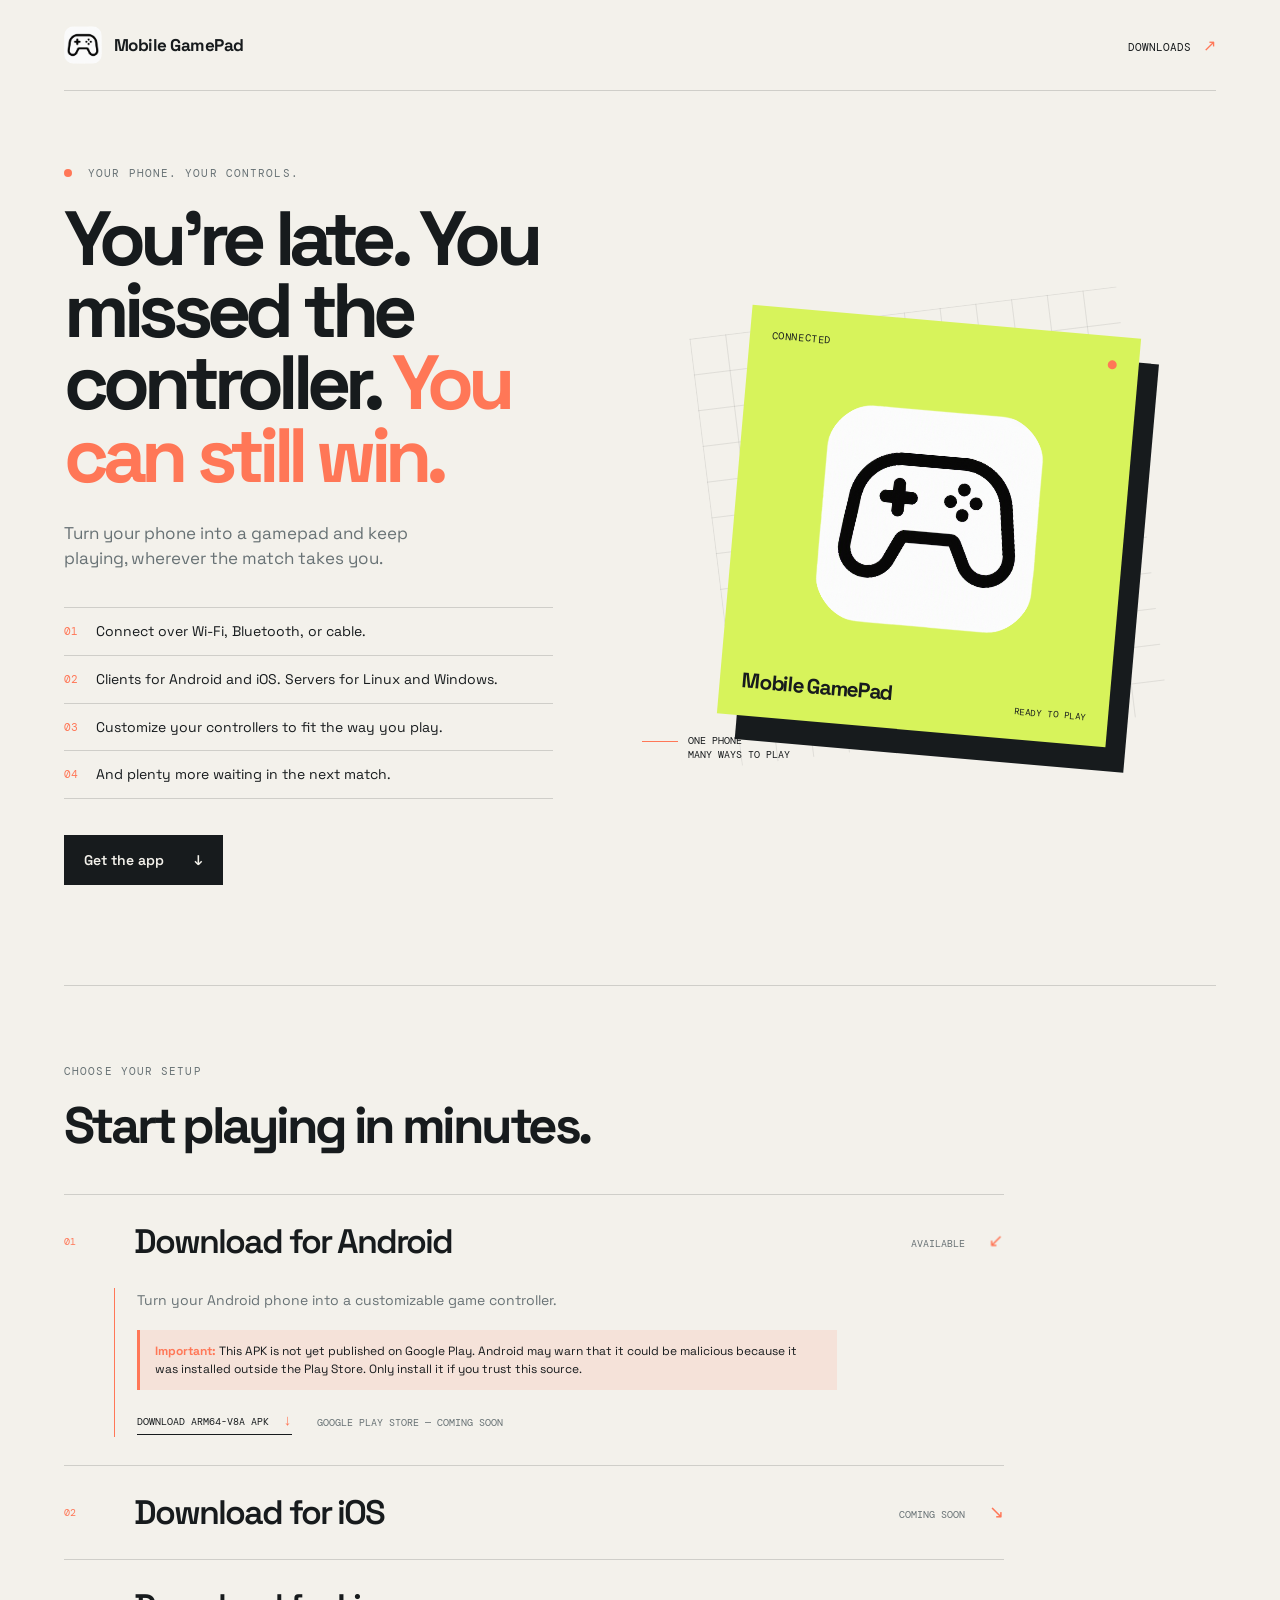
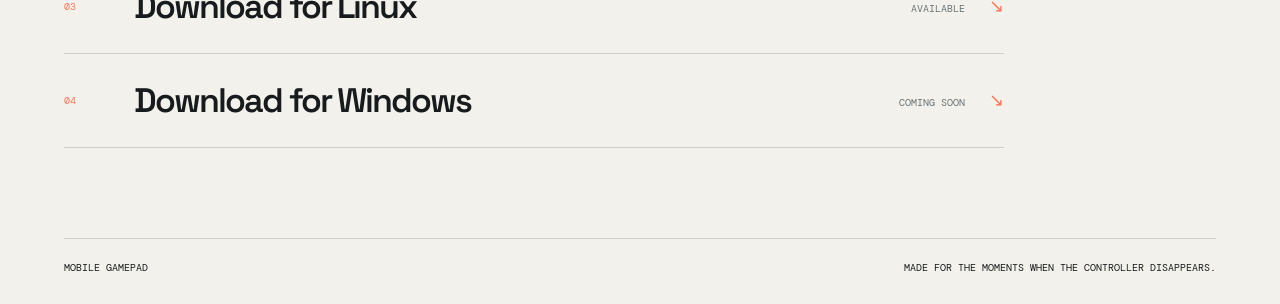
==== index.html @ b49e618e "VibeCoded init of Distribution page" ====
<!DOCTYPE html>
<html lang="en">
<head>
  <meta charset="UTF-8">
  <meta name="viewport" content="width=device-width, initial-scale=1.0">
  <meta name="description" content="Mobile GamePad turns your phone into a customizable controller for desktop games.">
  <title>Mobile GamePad | Downloads</title>
  <link rel="stylesheet" href="styles.css">
</head>
<body>
  <main class="page-shell">
    <nav class="topbar" aria-label="Main navigation">
      <a class="brand" href="./" aria-label="Mobile GamePad home">
        <img src="gamepad_desktop/bundle/data/flutter_assets/assets/icons/icon.png" alt="">
        <span>Mobile GamePad</span>
      </a>
      <a class="topbar-link" href="#downloads">Downloads <span aria-hidden="true">↗</span></a>
    </nav>

    <section class="hero" aria-labelledby="hero-title">
      <div class="hero-copy">
        <p class="eyebrow"><span class="status-dot"></span> Your phone. Your controls.</p>
        <h1 id="hero-title">You're late. You missed the controller. <em>You can still win.</em></h1>
        <p class="hero-text">Turn your phone into a gamepad and keep playing, wherever the match takes you.</p>

        <ul class="feature-list">
          <li><span class="feature-number">01</span><span>Connect over Wi-Fi, Bluetooth, or cable.</span></li>
          <li><span class="feature-number">02</span><span>Clients for Android and iOS. Servers for Linux and Windows.</span></li>
          <li><span class="feature-number">03</span><span>Customize your controllers to fit the way you play.</span></li>
          <li><span class="feature-number">04</span><span>And plenty more waiting in the next match.</span></li>
        </ul>

        <a class="primary-button" href="#downloads">Get the app <span aria-hidden="true">↓</span></a>
      </div>

      <div class="hero-art" aria-label="Mobile GamePad app preview">
        <div class="art-grid"></div>
        <div class="art-card">
          <div class="art-card-top"><span>CONNECTED</span><span class="live-dot"></span></div>
          <img src="gamepad_desktop/bundle/data/flutter_assets/assets/icons/icon.png" alt="Mobile GamePad controller icon">
          <div class="art-card-bottom"><strong>Mobile GamePad</strong><span>READY TO PLAY</span></div>
        </div>
        <div class="art-caption"><span class="caption-line"></span><span>One phone<br>many ways to play</span></div>
      </div>
    </section>

    <section class="downloads" id="downloads" aria-labelledby="downloads-title">
      <div class="section-heading">
        <p class="eyebrow">Choose your setup</p>
        <h2 id="downloads-title">Start playing in minutes.</h2>
      </div>
      <div class="download-tiles">
        <details class="download-tile" open>
          <summary><span class="tile-number">01</span><span class="tile-title">Download for Android</span><span class="tile-status">Available <span class="tile-arrow" aria-hidden="true">↘</span></span></summary>
          <div class="tile-panel">
            <p>Turn your Android phone into a customizable game controller.</p>
            <div class="android-warning"><strong>Important:</strong> This APK is not yet published on Google Play. Android may warn that it could be malicious because it was installed outside the Play Store. Only install it if you trust this source.</div>
            <div class="tile-actions">
              <a class="download-link" href="android_client/gamepad_mobile-arm64-v8a.apk" download>Download arm64-v8a APK <span aria-hidden="true">↓</span></a>
              <span class="coming-soon">Google Play Store — Coming soon</span>
            </div>
          </div>
        </details>
        <details class="download-tile">
          <summary><span class="tile-number">02</span><span class="tile-title">Download for iOS</span><span class="tile-status">Coming soon <span class="tile-arrow" aria-hidden="true">↘</span></span></summary>
          <div class="tile-panel"><p>The iOS client is being prepared for release.</p><span class="coming-soon">App Store — Coming soon</span></div>
        </details>
        <details class="download-tile">
          <summary><span class="tile-number">03</span><span class="tile-title">Download for Linux</span><span class="tile-status">Available <span class="tile-arrow" aria-hidden="true">↘</span></span></summary>
          <div class="tile-panel">
            <p>Run the server on Linux and connect your phone over Wi-Fi, Bluetooth, or cable.</p>
            <a class="download-link" href="gamepad_server/gamepad-server-dev-0.0.1-x86_64.tar.gz" download>Download Linux server <span aria-hidden="true">↓</span></a>
          </div>
        </details>
        <details class="download-tile">
          <summary><span class="tile-number">04</span><span class="tile-title">Download for Windows</span><span class="tile-status">Coming soon <span class="tile-arrow" aria-hidden="true">↘</span></span></summary>
          <div class="tile-panel"><p>The Windows server and desktop tools are coming soon.</p><span class="coming-soon">Windows build — Coming soon</span></div>
        </details>
      </div>
    </section>

    <footer class="footer"><span>Mobile GamePad</span><span>Made for the moments when the controller disappears.</span></footer>
  </main>
</body>
</html>
---- styles.css ----
@import url('https://fonts.googleapis.com/css2?family=DM+Mono:wght@400;500&family=Space+Grotesk:wght@400;500;600;700&display=swap');

:root {
  --ink: #171b1d;
  --muted: #687275;
  --paper: #f3f1eb;
  --lime: #d7f35b;
  --orange: #ff7757;
  --line: rgba(23, 27, 29, 0.16);
}

* { box-sizing: border-box; }

html { scroll-behavior: smooth; }

body {
  margin: 0;
  color: var(--ink);
  background: var(--paper);
  font-family: 'Space Grotesk', sans-serif;
}

a { color: inherit; text-decoration: none; }

.page-shell { max-width: 1280px; margin: 0 auto; padding: 0 5vw; overflow: hidden; }

.topbar { align-items: center; border-bottom: 1px solid var(--line); display: flex; justify-content: space-between; padding: 26px 0; }
.brand { align-items: center; display: inline-flex; font-size: 17px; font-weight: 700; gap: 12px; letter-spacing: -0.03em; }
.brand img { border-radius: 10px; height: 38px; width: 38px; }
.topbar-link { font-family: 'DM Mono', monospace; font-size: 11px; text-transform: uppercase; }
.topbar-link span { color: var(--orange); font-size: 16px; margin-left: 5px; }

.hero { align-items: center; display: grid; gap: 7vw; grid-template-columns: minmax(0, 0.92fr) minmax(380px, 1.08fr); min-height: 700px; padding: 75px 0 100px; }
.hero-copy { animation: rise 700ms ease both; max-width: 590px; }
.eyebrow, .card-label { color: var(--muted); font-family: 'DM Mono', monospace; font-size: 11px; letter-spacing: .1em; margin: 0 0 22px; text-transform: uppercase; }
.status-dot { background: var(--orange); border-radius: 50%; display: inline-block; height: 8px; margin-right: 8px; width: 8px; }
h1 { font-size: clamp(48px, 6vw, 86px); letter-spacing: -.075em; line-height: .94; margin: 0; max-width: 620px; }
h1 em { color: var(--orange); font-style: normal; }
.hero-text { color: var(--muted); font-size: 17px; line-height: 1.5; margin: 30px 0 35px; max-width: 410px; }
.feature-list { border-top: 1px solid var(--line); list-style: none; margin: 0 0 36px; max-width: 510px; padding: 0; }
.feature-list li { align-items: center; border-bottom: 1px solid var(--line); display: flex; font-size: 14px; gap: 18px; line-height: 1.35; padding: 14px 0; }
.feature-number { color: var(--orange); font-family: 'DM Mono', monospace; font-size: 11px; }
.primary-button { align-items: center; background: var(--ink); color: var(--paper); display: inline-flex; font-size: 14px; font-weight: 600; gap: 30px; padding: 16px 20px; transition: background 180ms ease, transform 180ms ease; }
.primary-button:hover { background: var(--orange); transform: translateY(-2px); }

.hero-art { align-items: center; animation: rise 850ms 100ms ease both; display: flex; justify-content: center; min-height: 520px; position: relative; }
.art-grid { background-image: linear-gradient(rgba(23,27,29,.09) 1px, transparent 1px), linear-gradient(90deg, rgba(23,27,29,.09) 1px, transparent 1px); background-size: 36px 36px; height: 430px; position: absolute; transform: rotate(-7deg); width: 430px; }
.art-card { background: var(--lime); box-shadow: 20px 24px 0 var(--ink); display: flex; flex-direction: column; height: 410px; justify-content: space-between; padding: 22px; position: relative; transform: rotate(5deg); width: min(100%, 390px); }
.art-card-top, .art-card-bottom { align-items: center; display: flex; font-family: 'DM Mono', monospace; font-size: 10px; justify-content: space-between; letter-spacing: .06em; }
.live-dot { background: var(--orange); border-radius: 50%; height: 9px; width: 9px; }
.art-card img { align-self: center; border-radius: 52px; height: 220px; object-fit: cover; width: 220px; }
.art-card-bottom { align-items: end; font-size: 9px; }
.art-card-bottom strong { font-family: 'Space Grotesk', sans-serif; font-size: 21px; letter-spacing: -.06em; text-transform: none; }
.art-caption { bottom: 24px; display: flex; font-family: 'DM Mono', monospace; font-size: 10px; gap: 10px; left: 0; line-height: 1.4; position: absolute; text-transform: uppercase; }
.caption-line { background: var(--orange); height: 1px; margin-top: 7px; width: 36px; }

.downloads { border-top: 1px solid var(--line); padding: 78px 0 90px; }
h2 { font-size: clamp(32px, 4vw, 52px); letter-spacing: -.07em; line-height: 1; margin: 0 0 42px; }
.download-tiles { border-top: 1px solid var(--line); max-width: 940px; }
.download-tile { border-bottom: 1px solid var(--line); }
.download-tile summary { align-items: center; cursor: pointer; display: grid; gap: 20px; grid-template-columns: 50px 1fr auto; list-style: none; padding: 25px 0; }
.download-tile summary::-webkit-details-marker { display: none; }
.download-tile summary::marker { display: none; }
.download-tile summary:hover .tile-title { color: var(--orange); }
.tile-number, .tile-status, .coming-soon { font-family: 'DM Mono', monospace; font-size: 10px; text-transform: uppercase; }
.tile-number { color: var(--orange); }
.tile-title { font-size: clamp(22px, 3vw, 34px); font-weight: 600; letter-spacing: -.06em; transition: color 180ms ease; }
.tile-status { color: var(--muted); }
.tile-arrow { color: var(--orange); display: inline-block; font-size: 18px; margin-left: 18px; transition: transform 180ms ease; }
.download-tile[open] .tile-arrow { transform: rotate(90deg); }
.tile-panel { border-left: 1px solid var(--orange); margin: 0 0 28px 50px; padding: 2px 0 2px 22px; }
.tile-panel p { color: var(--muted); font-size: 14px; line-height: 1.5; margin: 0 0 19px; }
.tile-actions { align-items: center; display: flex; flex-wrap: wrap; gap: 25px; }
.android-warning { background: rgba(255, 119, 87, .12); border-left: 3px solid var(--orange); font-size: 12px; line-height: 1.5; margin: 0 0 20px; max-width: 700px; padding: 12px 15px; }
.android-warning strong { color: var(--orange); }
.download-link, .coming-soon { font-family: 'DM Mono', monospace; font-size: 10px; text-transform: uppercase; }
.download-link { border-bottom: 1px solid currentColor; padding-bottom: 4px; }
.download-link span { color: var(--orange); font-size: 15px; margin-left: 8px; }
.coming-soon { color: var(--muted); }
.footer { border-top: 1px solid var(--line); display: flex; font-family: 'DM Mono', monospace; font-size: 10px; justify-content: space-between; padding: 22px 0 30px; text-transform: uppercase; }

@keyframes rise { from { opacity: 0; transform: translateY(20px); } to { opacity: 1; transform: translateY(0); } }

@media (max-width: 850px) {
  .hero { gap: 35px; grid-template-columns: 1fr; padding: 62px 0 80px; }
  .hero-art { min-height: 440px; }
}

@media (max-width: 520px) {
  .page-shell { padding: 0 22px; }
  .topbar { padding: 18px 0; }
  .topbar-link { font-size: 9px; }
  h1 { font-size: 48px; }
  .hero-text { font-size: 15px; }
  .hero-art { min-height: 370px; }
  .art-grid { height: 290px; width: 290px; }
  .art-card { height: 320px; padding: 16px; width: 290px; }
  .art-card img { height: 155px; width: 155px; }
  .art-card-bottom strong { font-size: 16px; }
  .art-caption { bottom: 0; }
  .download-tile summary { gap: 10px; grid-template-columns: 30px 1fr; }
  .tile-status { grid-column: 2; }
  .tile-arrow { margin-left: 8px; }
  .tile-panel { margin-left: 30px; }
  .footer { flex-direction: column; gap: 12px; }
}
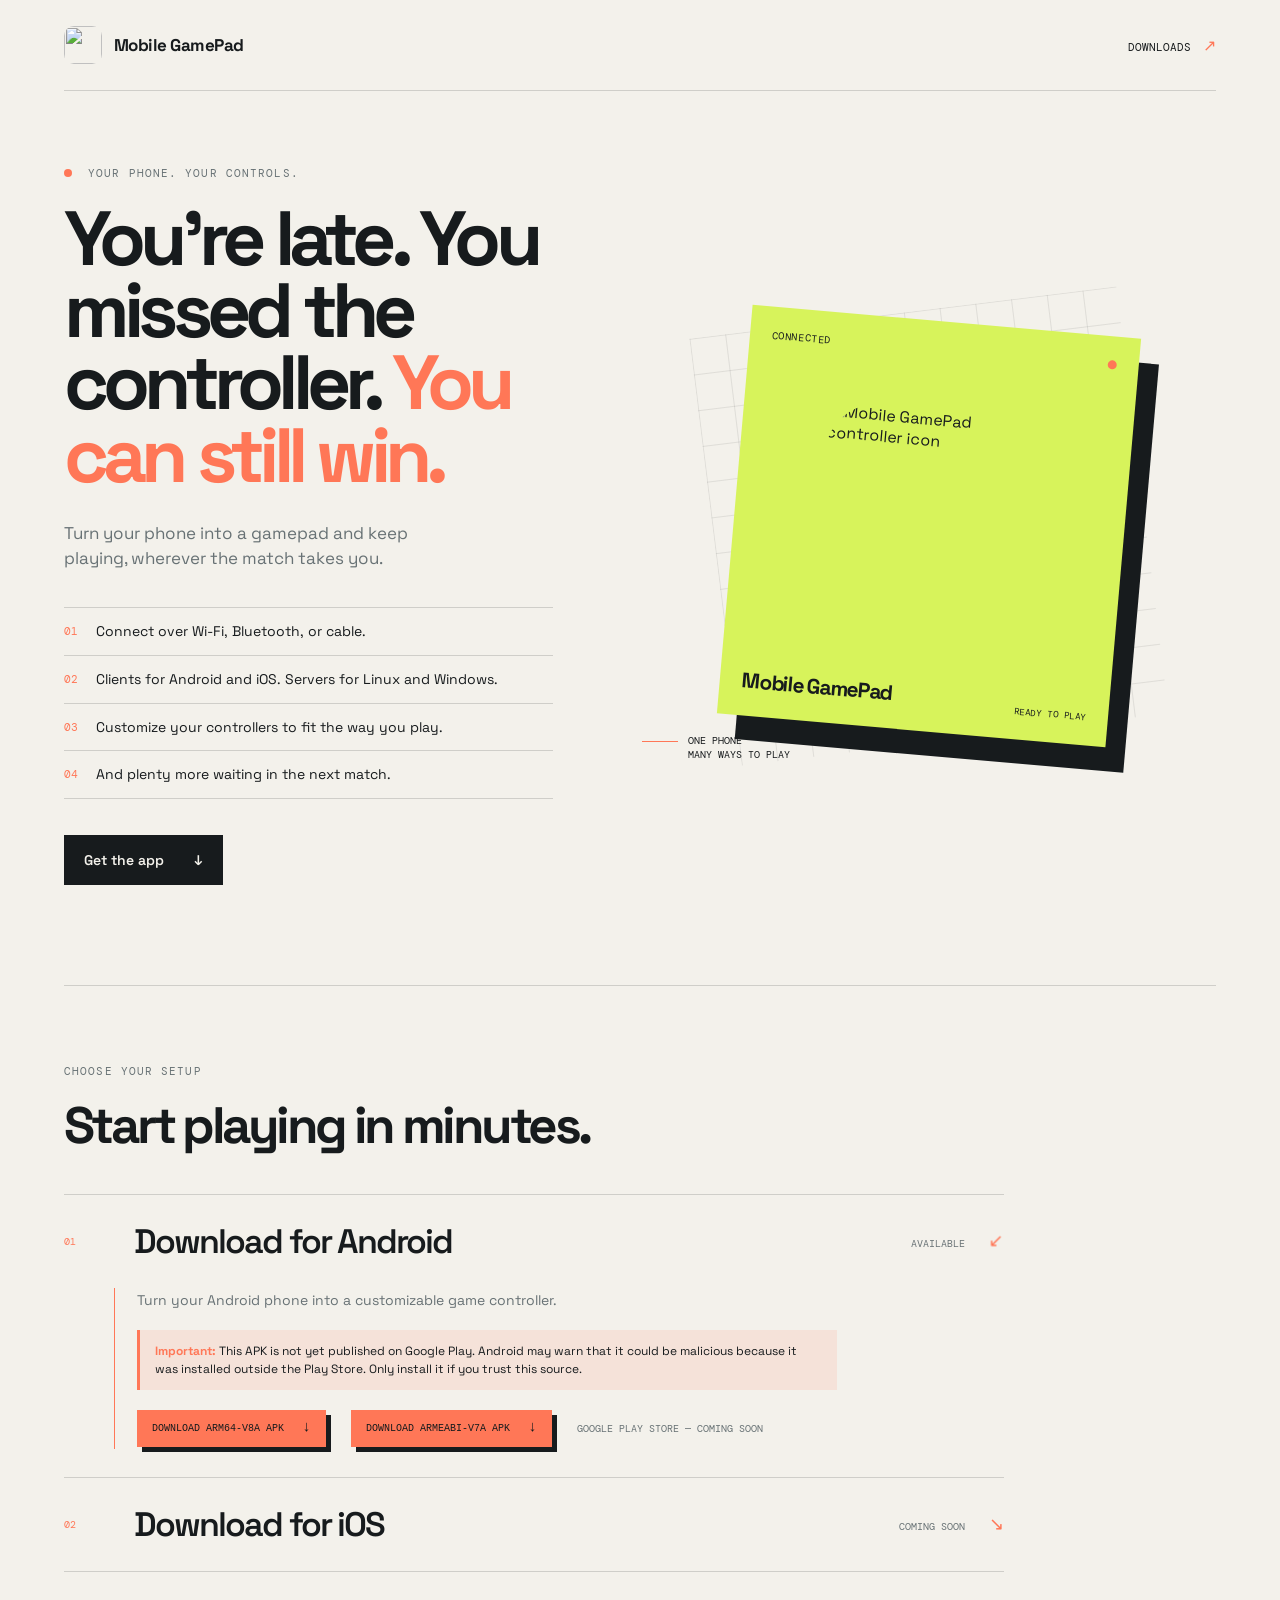
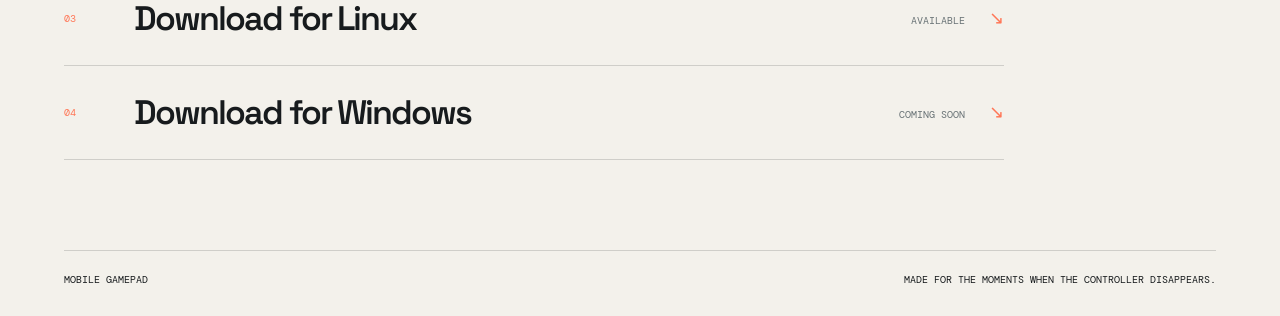
==== commit cc06ba73: "Added .deb , .rpm website changes" ====
--- a/index.html
+++ b/index.html
@@ -56,7 +56,8 @@
             <p>Turn your Android phone into a customizable game controller.</p>
             <div class="android-warning"><strong>Important:</strong> This APK is not yet published on Google Play. Android may warn that it could be malicious because it was installed outside the Play Store. Only install it if you trust this source.</div>
             <div class="tile-actions">
-              <a class="download-link" href="android_client/gamepad_mobile-arm64-v8a.apk" download>Download arm64-v8a APK <span aria-hidden="true">↓</span></a>
+              <a class="download-link" href="android_client/gamepad_mobile-arm64-v8a.apk" download><span>Download arm64-v8a APK</span><span aria-hidden="true">↓</span></a>
+              <a class="download-link" href="android_client/gamepad_mobile-v7a.apk" download><span>Download armeabi-v7a APK</span><span aria-hidden="true">↓</span></a>
               <span class="coming-soon">Google Play Store — Coming soon</span>
             </div>
           </div>
@@ -69,7 +70,23 @@
           <summary><span class="tile-number">03</span><span class="tile-title">Download for Linux</span><span class="tile-status">Available <span class="tile-arrow" aria-hidden="true">↘</span></span></summary>
           <div class="tile-panel">
             <p>Run the server on Linux and connect your phone over Wi-Fi, Bluetooth, or cable.</p>
-            <a class="download-link" href="gamepad_server/gamepad-server-dev-0.0.1-x86_64.tar.gz" download>Download Linux server <span aria-hidden="true">↓</span></a>
+            <div class="package-list">
+              <div class="package-option">
+                <div class="package-heading"><strong>Debian / Ubuntu</strong><span>.deb</span></div>
+                <a class="download-link" href="linux/gamepad_0.0.1-2_amd64.deb" download><span>Download DEB</span><span aria-hidden="true">↓</span></a>
+                <code>sudo dpkg -i gamepad_0.0.1-2_amd64.deb</code>
+              </div>
+              <div class="package-option">
+                <div class="package-heading"><strong>Fedora / RHEL</strong><span>.rpm</span></div>
+                <a class="download-link" href="linux/gamepad-0.0.1-2.x86_64.rpm" download><span>Download RPM</span><span aria-hidden="true">↓</span></a>
+                <code>sudo rpm -i gamepad-0.0.1-2.x86_64.rpm</code>
+              </div>
+              <div class="package-option">
+                <div class="package-heading"><strong>Arch Linux</strong><span>.pkg.tar.zst</span></div>
+                <a class="download-link" href="linux/gamepad-0.0.1-2-x86_64.pkg.tar.zst" download><span>Download Arch package</span><span aria-hidden="true">↓</span></a>
+                <code>sudo pacman -U gamepad-0.0.1-2-x86_64.pkg.tar.zst</code>
+              </div>
+            </div>
           </div>
         </details>
         <details class="download-tile">
--- a/styles.css
+++ b/styles.css
@@ -74,9 +74,16 @@
 .android-warning { background: rgba(255, 119, 87, .12); border-left: 3px solid var(--orange); font-size: 12px; line-height: 1.5; margin: 0 0 20px; max-width: 700px; padding: 12px 15px; }
 .android-warning strong { color: var(--orange); }
 .download-link, .coming-soon { font-family: 'DM Mono', monospace; font-size: 10px; text-transform: uppercase; }
-.download-link { border-bottom: 1px solid currentColor; padding-bottom: 4px; }
-.download-link span { color: var(--orange); font-size: 15px; margin-left: 8px; }
+.download-link { align-items: center; background: var(--orange); box-shadow: 5px 5px 0 var(--ink); color: var(--ink); display: inline-flex; font-weight: 500; gap: 18px; padding: 13px 15px; transition: background 180ms ease, box-shadow 180ms ease, transform 180ms ease; }
+.download-link:hover { background: var(--lime); box-shadow: 2px 2px 0 var(--ink); transform: translate(3px, 3px); }
+.download-link span:last-child { font-size: 15px; line-height: .7; }
 .coming-soon { color: var(--muted); }
+.package-list { display: grid; gap: 14px; grid-template-columns: repeat(3, minmax(0, 1fr)); }
+.package-option { border: 1px solid var(--line); display: flex; flex-direction: column; gap: 14px; padding: 17px; }
+.package-heading { align-items: baseline; display: flex; gap: 8px; justify-content: space-between; }
+.package-heading strong { font-size: 15px; }
+.package-heading span { color: var(--muted); font-family: 'DM Mono', monospace; font-size: 9px; text-transform: uppercase; }
+.package-option code { background: rgba(23, 27, 29, .07); color: var(--ink); font-family: 'DM Mono', monospace; font-size: 10px; line-height: 1.5; overflow-wrap: anywhere; padding: 9px; }
 .footer { border-top: 1px solid var(--line); display: flex; font-family: 'DM Mono', monospace; font-size: 10px; justify-content: space-between; padding: 22px 0 30px; text-transform: uppercase; }
 
 @keyframes rise { from { opacity: 0; transform: translateY(20px); } to { opacity: 1; transform: translateY(0); } }
@@ -102,5 +109,6 @@
   .tile-status { grid-column: 2; }
   .tile-arrow { margin-left: 8px; }
   .tile-panel { margin-left: 30px; }
+  .package-list { grid-template-columns: 1fr; }
   .footer { flex-direction: column; gap: 12px; }
 }
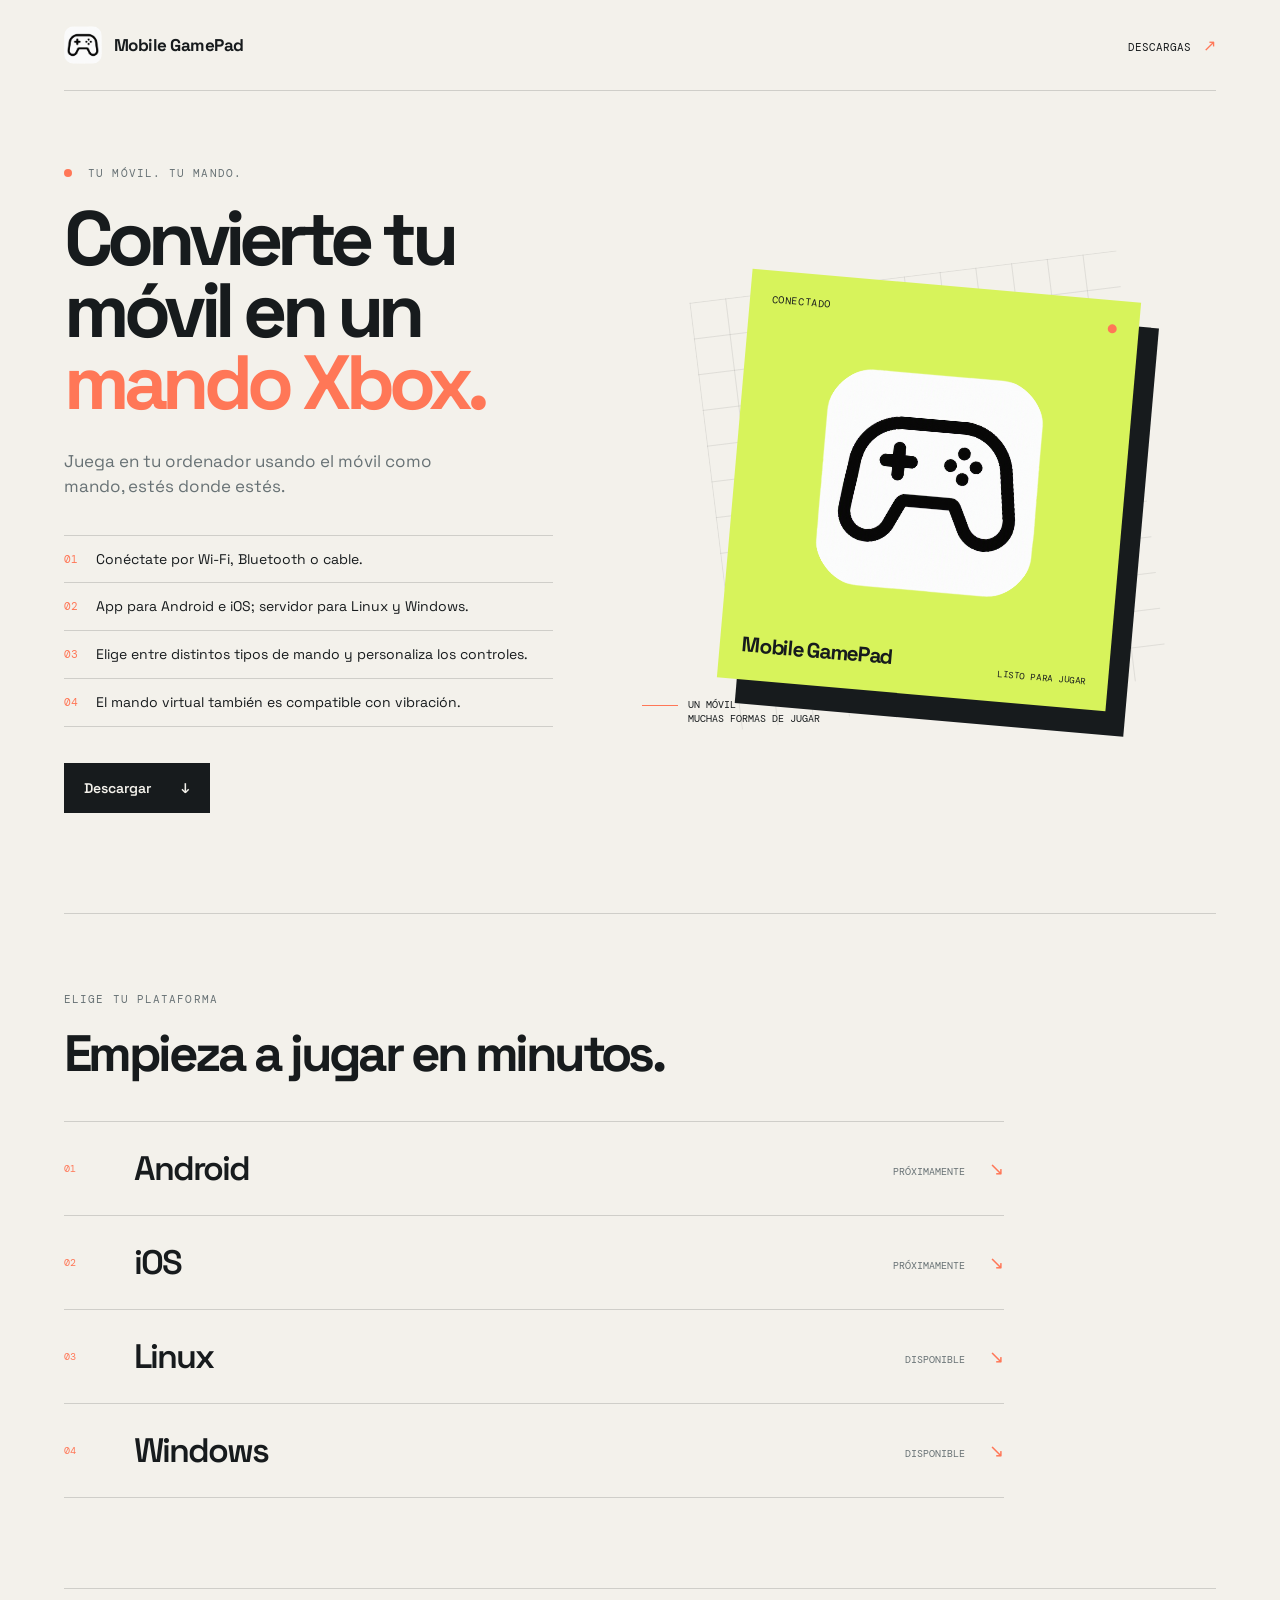
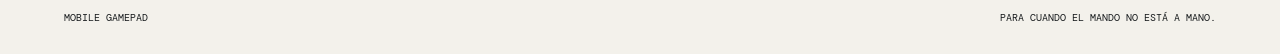
==== commit d76ff2e8: "Server releases commit" ====
--- a/index.html
+++ b/index.html
@@ -1,102 +1,122 @@
 <!DOCTYPE html>
-<html lang="en">
+<html lang="es">
 <head>
   <meta charset="UTF-8">
   <meta name="viewport" content="width=device-width, initial-scale=1.0">
-  <meta name="description" content="Mobile GamePad turns your phone into a customizable controller for desktop games.">
-  <title>Mobile GamePad | Downloads</title>
+  <meta name="description" content="Convierte tu móvil en un mando Xbox para jugar en tu ordenador con Mobile GamePad.">
+  <title>Mobile GamePad | Descargas</title>
   <link rel="stylesheet" href="styles.css">
 </head>
 <body>
   <main class="page-shell">
-    <nav class="topbar" aria-label="Main navigation">
-      <a class="brand" href="./" aria-label="Mobile GamePad home">
-        <img src="gamepad_desktop/bundle/data/flutter_assets/assets/icons/icon.png" alt="">
+    <nav class="topbar" aria-label="Navegación principal">
+      <a class="brand" href="./" aria-label="Inicio de Mobile GamePad">
+        <img src="src/icon.png" alt="">
         <span>Mobile GamePad</span>
       </a>
-      <a class="topbar-link" href="#downloads">Downloads <span aria-hidden="true">↗</span></a>
+      <a class="topbar-link" href="#downloads">Descargas <span aria-hidden="true">↗</span></a>
     </nav>
 
     <section class="hero" aria-labelledby="hero-title">
       <div class="hero-copy">
-        <p class="eyebrow"><span class="status-dot"></span> Your phone. Your controls.</p>
-        <h1 id="hero-title">You're late. You missed the controller. <em>You can still win.</em></h1>
-        <p class="hero-text">Turn your phone into a gamepad and keep playing, wherever the match takes you.</p>
+        <p class="eyebrow"><span class="status-dot"></span> Tu móvil. Tu mando.</p>
+        <h1 id="hero-title">Convierte tu móvil en un <em>mando Xbox.</em></h1>
+        <p class="hero-text">Juega en tu ordenador usando el móvil como mando, estés donde estés.</p>
 
         <ul class="feature-list">
-          <li><span class="feature-number">01</span><span>Connect over Wi-Fi, Bluetooth, or cable.</span></li>
-          <li><span class="feature-number">02</span><span>Clients for Android and iOS. Servers for Linux and Windows.</span></li>
-          <li><span class="feature-number">03</span><span>Customize your controllers to fit the way you play.</span></li>
-          <li><span class="feature-number">04</span><span>And plenty more waiting in the next match.</span></li>
+          <li><span class="feature-number">01</span><span>Conéctate por Wi-Fi, Bluetooth o cable.</span></li>
+          <li><span class="feature-number">02</span><span>App para Android e iOS; servidor para Linux y Windows.</span></li>
+          <li><span class="feature-number">03</span><span>Elige entre distintos tipos de mando y personaliza los controles.</span></li>
+          <li><span class="feature-number">04</span><span>El mando virtual también es compatible con vibración.</span></li>
         </ul>
 
-        <a class="primary-button" href="#downloads">Get the app <span aria-hidden="true">↓</span></a>
+        <a class="primary-button" href="#downloads">Descargar <span aria-hidden="true">↓</span></a>
       </div>
 
-      <div class="hero-art" aria-label="Mobile GamePad app preview">
+      <div class="hero-art" aria-label="Vista previa de Mobile GamePad">
         <div class="art-grid"></div>
         <div class="art-card">
-          <div class="art-card-top"><span>CONNECTED</span><span class="live-dot"></span></div>
-          <img src="gamepad_desktop/bundle/data/flutter_assets/assets/icons/icon.png" alt="Mobile GamePad controller icon">
-          <div class="art-card-bottom"><strong>Mobile GamePad</strong><span>READY TO PLAY</span></div>
+          <div class="art-card-top"><span>CONECTADO</span><span class="live-dot"></span></div>
+          <img src="src/icon.png" alt="Mobile GamePad controller icon">
+          <div class="art-card-bottom"><strong>Mobile GamePad</strong><span>LISTO PARA JUGAR</span></div>
         </div>
-        <div class="art-caption"><span class="caption-line"></span><span>One phone<br>many ways to play</span></div>
+        <div class="art-caption"><span class="caption-line"></span><span>Un móvil<br>muchas formas de jugar</span></div>
       </div>
     </section>
 
     <section class="downloads" id="downloads" aria-labelledby="downloads-title">
       <div class="section-heading">
-        <p class="eyebrow">Choose your setup</p>
-        <h2 id="downloads-title">Start playing in minutes.</h2>
+        <p class="eyebrow">Elige tu plataforma</p>
+        <h2 id="downloads-title">Empieza a jugar en minutos.</h2>
       </div>
       <div class="download-tiles">
-        <details class="download-tile" open>
-          <summary><span class="tile-number">01</span><span class="tile-title">Download for Android</span><span class="tile-status">Available <span class="tile-arrow" aria-hidden="true">↘</span></span></summary>
+        <details class="download-tile">
+          <summary><span class="tile-number">01</span><span class="tile-title">Android</span><span class="tile-status">Próximamente <span class="tile-arrow" aria-hidden="true">↘</span></span></summary>
           <div class="tile-panel">
-            <p>Turn your Android phone into a customizable game controller.</p>
-            <div class="android-warning"><strong>Important:</strong> This APK is not yet published on Google Play. Android may warn that it could be malicious because it was installed outside the Play Store. Only install it if you trust this source.</div>
+            <p>Convierte tu móvil Android en un mando personalizable para el ordenador.</p>
+            <div class="android-warning"><strong>Importante:</strong> Este APK todavía no está publicado en Google Play. Android puede mostrar avisos al instalar aplicaciones externas.</div>
             <div class="tile-actions">
-              <a class="download-link" href="android_client/gamepad_mobile-arm64-v8a.apk" download><span>Download arm64-v8a APK</span><span aria-hidden="true">↓</span></a>
-              <a class="download-link" href="android_client/gamepad_mobile-v7a.apk" download><span>Download armeabi-v7a APK</span><span aria-hidden="true">↓</span></a>
-              <span class="coming-soon">Google Play Store — Coming soon</span>
+              <span class="coming-soon">Google Play — Próximamente</span>
             </div>
           </div>
         </details>
         <details class="download-tile">
-          <summary><span class="tile-number">02</span><span class="tile-title">Download for iOS</span><span class="tile-status">Coming soon <span class="tile-arrow" aria-hidden="true">↘</span></span></summary>
-          <div class="tile-panel"><p>The iOS client is being prepared for release.</p><span class="coming-soon">App Store — Coming soon</span></div>
+          <summary><span class="tile-number">02</span><span class="tile-title">iOS</span><span class="tile-status">Próximamente <span class="tile-arrow" aria-hidden="true">↘</span></span></summary>
+          <div class="tile-panel"><p>La app para iOS está en preparación.</p><span class="coming-soon">App Store — Próximamente</span></div>
         </details>
         <details class="download-tile">
-          <summary><span class="tile-number">03</span><span class="tile-title">Download for Linux</span><span class="tile-status">Available <span class="tile-arrow" aria-hidden="true">↘</span></span></summary>
+          <summary><span class="tile-number">03</span><span class="tile-title">Linux</span><span class="tile-status">Disponible <span class="tile-arrow" aria-hidden="true">↘</span></span></summary>
           <div class="tile-panel">
-            <p>Run the server on Linux and connect your phone over Wi-Fi, Bluetooth, or cable.</p>
+            <p>Ejecuta el servidor en Linux y conecta tu móvil por Wi-Fi, Bluetooth o cable.</p>
             <div class="package-list">
               <div class="package-option">
                 <div class="package-heading"><strong>Debian / Ubuntu</strong><span>.deb</span></div>
-                <a class="download-link" href="linux/gamepad_0.0.1-2_amd64.deb" download><span>Download DEB</span><span aria-hidden="true">↓</span></a>
-                <code>sudo dpkg -i gamepad_0.0.1-2_amd64.deb</code>
+                <a class="download-link" href="https://github.com/neiderGainza/mobile_gamepad/releases/latest/download/mobile-gamepad-linux-amd64.deb"><span>Descargar DEB</span><span aria-hidden="true">↓</span></a>
+                <code>sudo dpkg -i mobile-gamepad-linux-amd64.deb</code>
               </div>
               <div class="package-option">
                 <div class="package-heading"><strong>Fedora / RHEL</strong><span>.rpm</span></div>
-                <a class="download-link" href="linux/gamepad-0.0.1-2.x86_64.rpm" download><span>Download RPM</span><span aria-hidden="true">↓</span></a>
-                <code>sudo rpm -i gamepad-0.0.1-2.x86_64.rpm</code>
+                <a class="download-link" href="https://github.com/neiderGainza/mobile_gamepad/releases/latest/download/mobile-gamepad-linux-x86_64.rpm"><span>Descargar RPM</span><span aria-hidden="true">↓</span></a>
+                <code>sudo rpm -i mobile-gamepad-linux-x86_64.rpm</code>
               </div>
               <div class="package-option">
                 <div class="package-heading"><strong>Arch Linux</strong><span>.pkg.tar.zst</span></div>
-                <a class="download-link" href="linux/gamepad-0.0.1-2-x86_64.pkg.tar.zst" download><span>Download Arch package</span><span aria-hidden="true">↓</span></a>
-                <code>sudo pacman -U gamepad-0.0.1-2-x86_64.pkg.tar.zst</code>
+                <a class="download-link" href="https://github.com/neiderGainza/mobile_gamepad/releases/latest/download/mobile-gamepad-linux-x86_64.pkg.tar.zst"><span>Descargar paquete Arch</span><span aria-hidden="true">↓</span></a>
+                <code>sudo pacman -U mobile-gamepad-linux-x86_64.pkg.tar.zst</code>
               </div>
             </div>
           </div>
         </details>
         <details class="download-tile">
-          <summary><span class="tile-number">04</span><span class="tile-title">Download for Windows</span><span class="tile-status">Coming soon <span class="tile-arrow" aria-hidden="true">↘</span></span></summary>
-          <div class="tile-panel"><p>The Windows server and desktop tools are coming soon.</p><span class="coming-soon">Windows build — Coming soon</span></div>
+          <summary><span class="tile-number">04</span><span class="tile-title">Windows</span><span class="tile-status">Disponible <span class="tile-arrow" aria-hidden="true">↘</span></span></summary>
+          <div class="tile-panel">
+            <p>Sigue estos pasos para instalar el servidor y conectar tu móvil como mando Xbox.</p>
+            <div class="android-warning"><strong>Opciones de descarga:</strong> ofrecemos la instalación desde Microsoft Store (recomendada, cuando esté disponible) y la descarga del instalador desde fuera de la Store. La descarga e instalación externa puede provocar advertencias o bloqueos de Microsoft Defender o SmartScreen. Por ahora, descarga el instalador únicamente desde nuestras releases oficiales.</div>
+            <ol class="windows-steps">
+              <li>
+                <strong>Instala ViGEmBus</strong>
+                <p>Es el controlador que permite crear un mando Xbox virtual. ViGEmBus no se distribuye desde Microsoft Store: descárgalo desde su página oficial.</p>
+                <div class="tile-actions">
+                  <a class="download-link" href="https://github.com/nefarius/ViGEmBus/releases/download/v1.22.0/ViGEmBus_1.22.0_x64_x86_arm64.exe" target="_blank" rel="noopener noreferrer"><span>Descargar instalador ViGEmBus</span><span aria-hidden="true">↓</span></a>
+                  <a class="download-link" href="https://github.com/nefarius/ViGEmBus/releases" target="_blank" rel="noopener noreferrer"><span>Ver página oficial de descargas</span><span aria-hidden="true">↗</span></a>
+                </div>
+                <p class="coming-soon">Nota: ViGEmBus fue archivado por sus desarrolladores; esta es su última versión oficial.</p>
+              </li>
+              <li>
+                <strong>Instala Mobile GamePad</strong>
+                <p>Descarga y ejecuta el instalador. La versión de Microsoft Store es la opción recomendada cuando esté publicada; por ahora está pendiente.</p>
+                <div class="tile-actions">
+                  <a class="download-link" href="https://github.com/neiderGainza/mobile_gamepad/releases/latest/download/MobileGamePad-Setup.exe"><span>Descargar instalador</span><span aria-hidden="true">↓</span></a>
+                  <span class="coming-soon">Microsoft Store — Próximamente (recomendado)</span>
+                </div>
+              </li>
+            </ol>
+          </div>
         </details>
       </div>
     </section>
 
-    <footer class="footer"><span>Mobile GamePad</span><span>Made for the moments when the controller disappears.</span></footer>
+    <footer class="footer"><span>Mobile GamePad</span><span>Para cuando el mando no está a mano.</span></footer>
   </main>
 </body>
 </html>
--- a/styles.css
+++ b/styles.css
@@ -73,6 +73,12 @@
 .tile-actions { align-items: center; display: flex; flex-wrap: wrap; gap: 25px; }
 .android-warning { background: rgba(255, 119, 87, .12); border-left: 3px solid var(--orange); font-size: 12px; line-height: 1.5; margin: 0 0 20px; max-width: 700px; padding: 12px 15px; }
 .android-warning strong { color: var(--orange); }
+.windows-steps { counter-reset: windows-step; list-style: none; margin: 0; max-width: 760px; padding: 0; }
+.windows-steps > li { border-top: 1px solid var(--line); counter-increment: windows-step; margin-top: 20px; padding: 20px 0 0 42px; position: relative; }
+.windows-steps > li::before { color: var(--orange); content: "0" counter(windows-step); font-family: 'DM Mono', monospace; font-size: 11px; left: 0; position: absolute; top: 23px; }
+.windows-steps > li > strong { font-size: 17px; }
+.windows-steps > li > p { margin-top: 9px; }
+.windows-steps .android-warning { margin-top: 18px; }
 .download-link, .coming-soon { font-family: 'DM Mono', monospace; font-size: 10px; text-transform: uppercase; }
 .download-link { align-items: center; background: var(--orange); box-shadow: 5px 5px 0 var(--ink); color: var(--ink); display: inline-flex; font-weight: 500; gap: 18px; padding: 13px 15px; transition: background 180ms ease, box-shadow 180ms ease, transform 180ms ease; }
 .download-link:hover { background: var(--lime); box-shadow: 2px 2px 0 var(--ink); transform: translate(3px, 3px); }
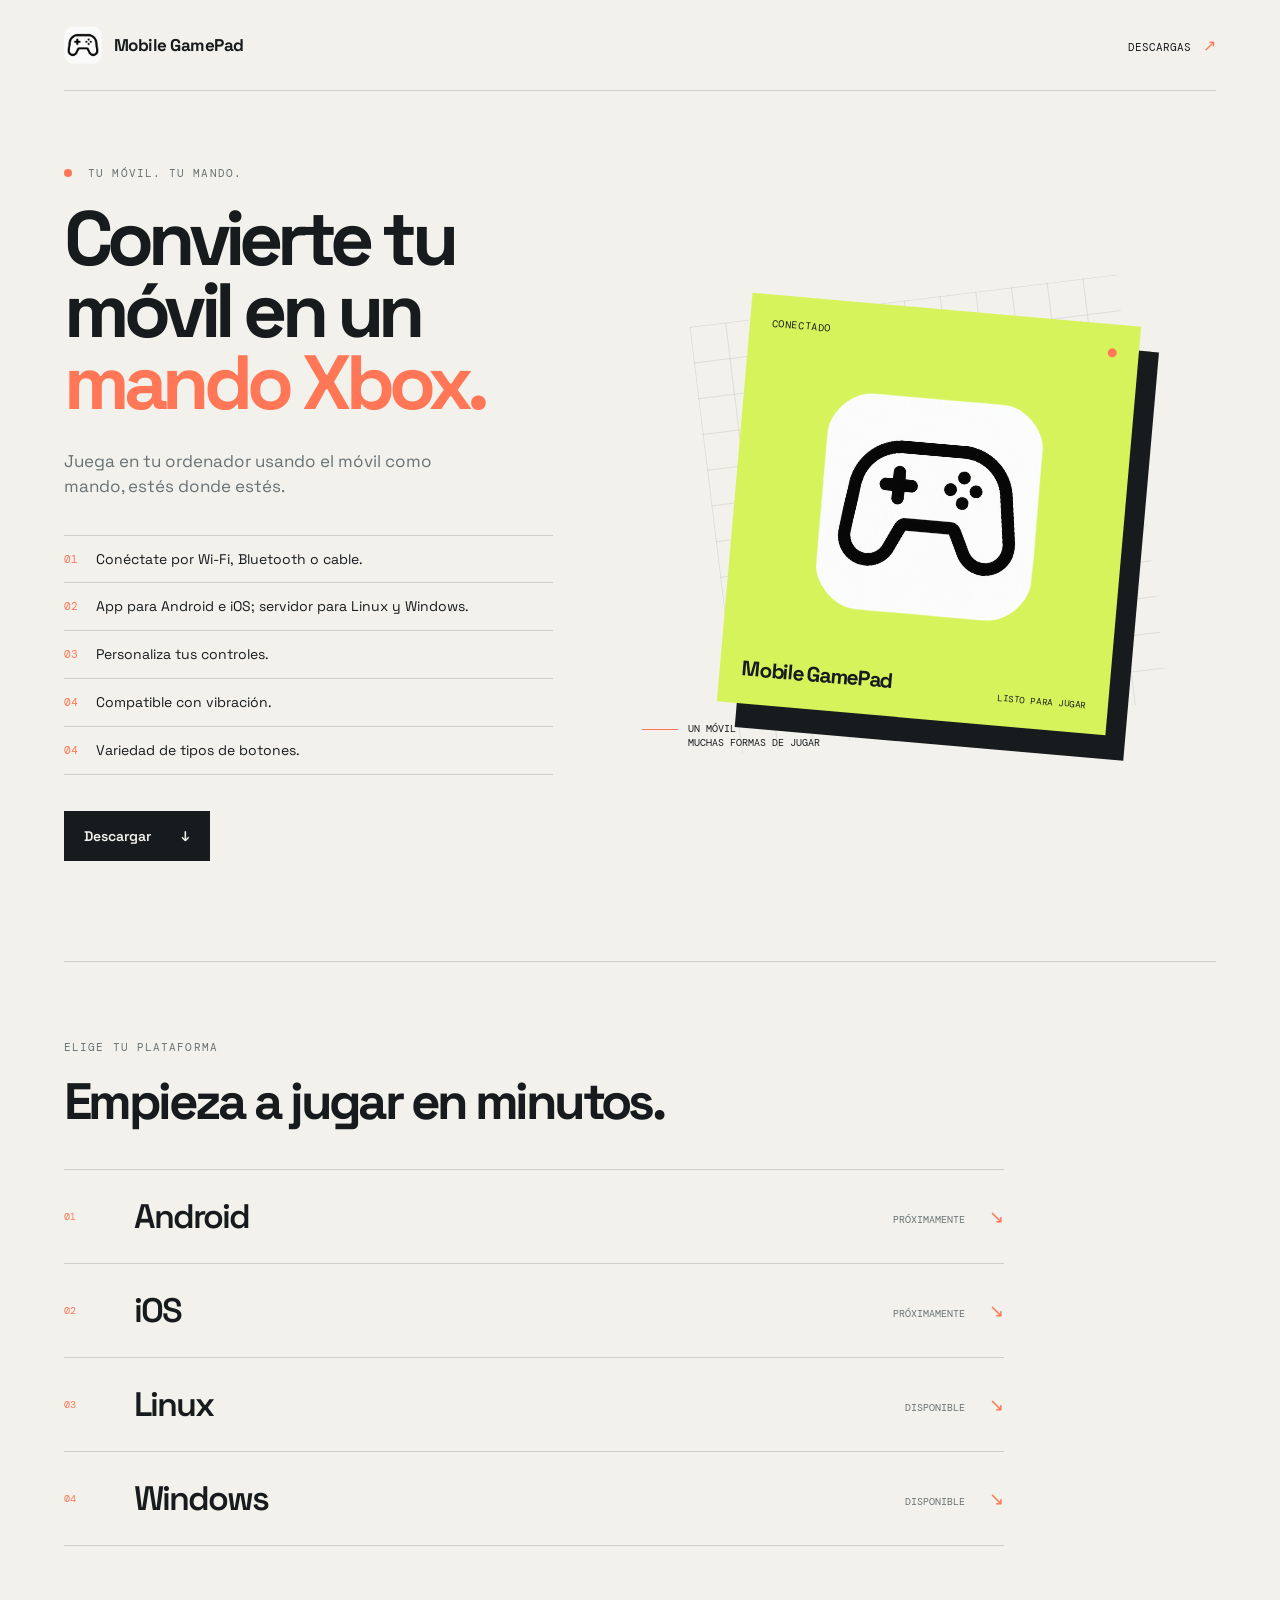
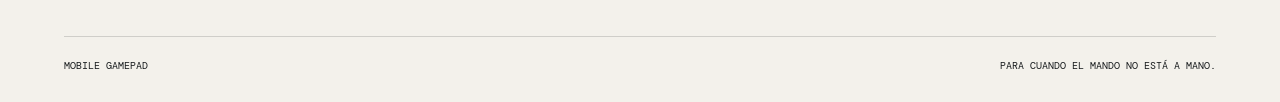
==== commit 669ea538: "Updated features on web page" ====
--- a/index.html
+++ b/index.html
@@ -26,8 +26,9 @@
         <ul class="feature-list">
           <li><span class="feature-number">01</span><span>Conéctate por Wi-Fi, Bluetooth o cable.</span></li>
           <li><span class="feature-number">02</span><span>App para Android e iOS; servidor para Linux y Windows.</span></li>
-          <li><span class="feature-number">03</span><span>Elige entre distintos tipos de mando y personaliza los controles.</span></li>
-          <li><span class="feature-number">04</span><span>El mando virtual también es compatible con vibración.</span></li>
+          <li><span class="feature-number">03</span><span>Personaliza tus controles.</span></li>
+          <li><span class="feature-number">04</span><span>Compatible con vibración.</span></li>
+          <li><span class="feature-number">04</span><span>Variedad de tipos de botones.</span></li>
         </ul>
 
         <a class="primary-button" href="#downloads">Descargar <span aria-hidden="true">↓</span></a>
@@ -71,17 +72,17 @@
             <div class="package-list">
               <div class="package-option">
                 <div class="package-heading"><strong>Debian / Ubuntu</strong><span>.deb</span></div>
-                <a class="download-link" href="https://github.com/neiderGainza/mobile_gamepad/releases/latest/download/mobile-gamepad-linux-amd64.deb"><span>Descargar DEB</span><span aria-hidden="true">↓</span></a>
+                <a class="download-link" href="linux/gamepad_0.0.1-2_amd64.deb" download><span>Descargar DEB</span><span aria-hidden="true">↓</span></a>
                 <code>sudo dpkg -i mobile-gamepad-linux-amd64.deb</code>
               </div>
               <div class="package-option">
                 <div class="package-heading"><strong>Fedora / RHEL</strong><span>.rpm</span></div>
-                <a class="download-link" href="https://github.com/neiderGainza/mobile_gamepad/releases/latest/download/mobile-gamepad-linux-x86_64.rpm"><span>Descargar RPM</span><span aria-hidden="true">↓</span></a>
+                <a class="download-link" href="linux/gamepad-0.0.1-2.x86_64.rpm" download><span>Descargar RPM</span><span aria-hidden="true">↓</span></a>
                 <code>sudo rpm -i mobile-gamepad-linux-x86_64.rpm</code>
               </div>
               <div class="package-option">
                 <div class="package-heading"><strong>Arch Linux</strong><span>.pkg.tar.zst</span></div>
-                <a class="download-link" href="https://github.com/neiderGainza/mobile_gamepad/releases/latest/download/mobile-gamepad-linux-x86_64.pkg.tar.zst"><span>Descargar paquete Arch</span><span aria-hidden="true">↓</span></a>
+                <a class="download-link" href="linux/gamepad-0.0.1-2-x86_64.pkg.tar.zst" download><span>Descargar paquete Arch</span><span aria-hidden="true">↓</span></a>
                 <code>sudo pacman -U mobile-gamepad-linux-x86_64.pkg.tar.zst</code>
               </div>
             </div>
@@ -106,7 +107,7 @@
                 <strong>Instala Mobile GamePad</strong>
                 <p>Descarga y ejecuta el instalador. La versión de Microsoft Store es la opción recomendada cuando esté publicada; por ahora está pendiente.</p>
                 <div class="tile-actions">
-                  <a class="download-link" href="https://github.com/neiderGainza/mobile_gamepad/releases/latest/download/MobileGamePad-Setup.exe"><span>Descargar instalador</span><span aria-hidden="true">↓</span></a>
+                  <a class="download-link" href="windows/MobileGamePad-Setup.exe" download><span>Descargar instalador</span><span aria-hidden="true">↓</span></a>
                   <span class="coming-soon">Microsoft Store — Próximamente (recomendado)</span>
                 </div>
               </li>
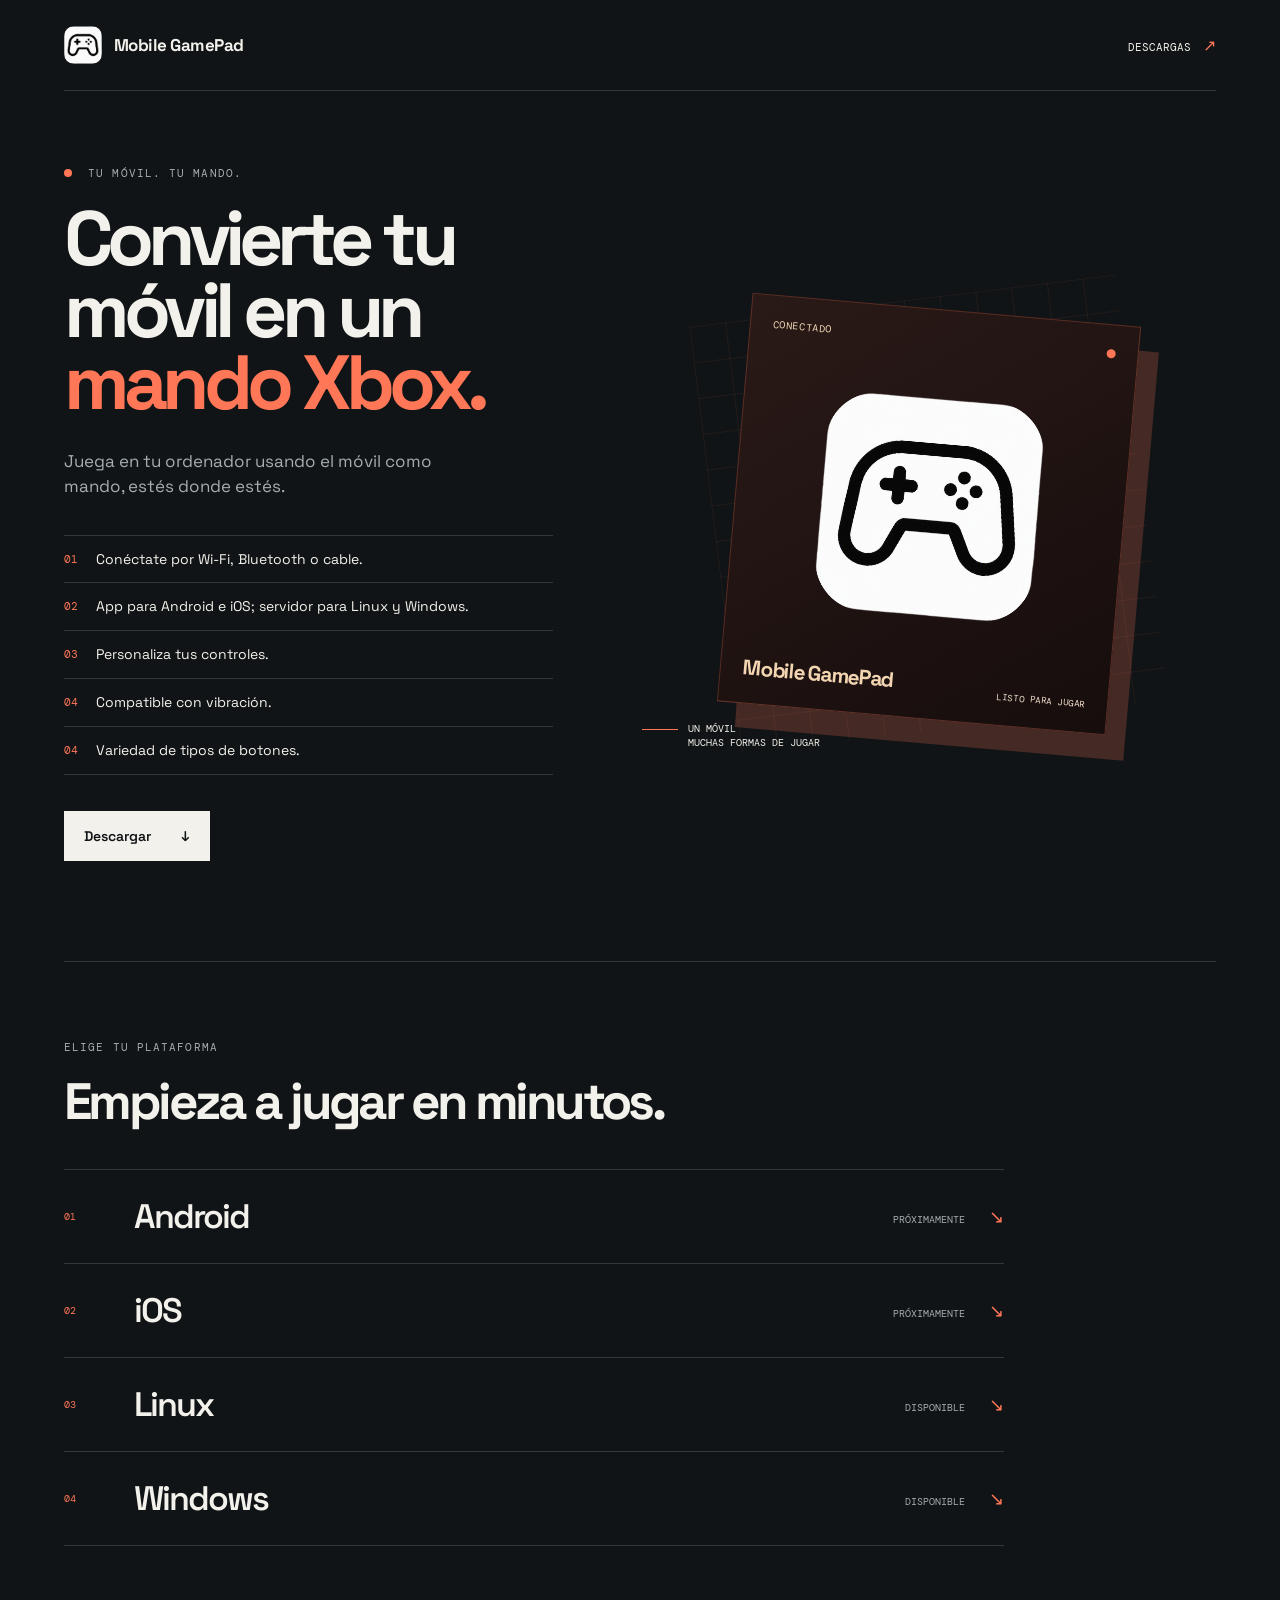
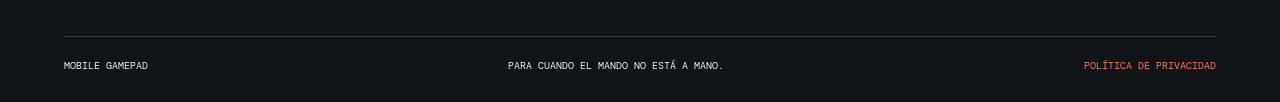
==== commit 78f6b0a4: "Added privacy policy, updated web" ====
--- a/index.html
+++ b/index.html
@@ -92,7 +92,7 @@
           <summary><span class="tile-number">04</span><span class="tile-title">Windows</span><span class="tile-status">Disponible <span class="tile-arrow" aria-hidden="true">↘</span></span></summary>
           <div class="tile-panel">
             <p>Sigue estos pasos para instalar el servidor y conectar tu móvil como mando Xbox.</p>
-            <div class="android-warning"><strong>Opciones de descarga:</strong> ofrecemos la instalación desde Microsoft Store (recomendada, cuando esté disponible) y la descarga del instalador desde fuera de la Store. La descarga e instalación externa puede provocar advertencias o bloqueos de Microsoft Defender o SmartScreen. Por ahora, descarga el instalador únicamente desde nuestras releases oficiales.</div>
+            <div class="android-warning"><strong>Advertencia:</strong> Las opciones de descarga fuera de microsoft store pueden generar advertencias del microsoft defender.</div>
             <ol class="windows-steps">
               <li>
                 <strong>Instala ViGEmBus</strong>
@@ -117,7 +117,7 @@
       </div>
     </section>
 
-    <footer class="footer"><span>Mobile GamePad</span><span>Para cuando el mando no está a mano.</span></footer>
+    <footer class="footer"><span>Mobile GamePad</span><span>Para cuando el mando no está a mano.</span><a href="privacy.html">Política de privacidad</a></footer>
   </main>
 </body>
 </html>
--- a/styles.css
+++ b/styles.css
@@ -1,12 +1,13 @@
 @import url('https://fonts.googleapis.com/css2?family=DM+Mono:wght@400;500&family=Space+Grotesk:wght@400;500;600;700&display=swap');
 
 :root {
-  --ink: #171b1d;
-  --muted: #687275;
-  --paper: #f3f1eb;
+  color-scheme: dark;
+  --ink: #f3f1eb;
+  --muted: #a5adaf;
+  --paper: #101416;
   --lime: #d7f35b;
   --orange: #ff7757;
-  --line: rgba(23, 27, 29, 0.16);
+  --line: rgba(243, 241, 235, 0.16);
 }
 
 * { box-sizing: border-box; }
@@ -41,16 +42,17 @@
 .feature-list li { align-items: center; border-bottom: 1px solid var(--line); display: flex; font-size: 14px; gap: 18px; line-height: 1.35; padding: 14px 0; }
 .feature-number { color: var(--orange); font-family: 'DM Mono', monospace; font-size: 11px; }
 .primary-button { align-items: center; background: var(--ink); color: var(--paper); display: inline-flex; font-size: 14px; font-weight: 600; gap: 30px; padding: 16px 20px; transition: background 180ms ease, transform 180ms ease; }
-.primary-button:hover { background: var(--orange); transform: translateY(-2px); }
+.primary-button:hover { background: var(--orange); color: #171b1d; transform: translateY(-2px); }
 
 .hero-art { align-items: center; animation: rise 850ms 100ms ease both; display: flex; justify-content: center; min-height: 520px; position: relative; }
-.art-grid { background-image: linear-gradient(rgba(23,27,29,.09) 1px, transparent 1px), linear-gradient(90deg, rgba(23,27,29,.09) 1px, transparent 1px); background-size: 36px 36px; height: 430px; position: absolute; transform: rotate(-7deg); width: 430px; }
-.art-card { background: var(--lime); box-shadow: 20px 24px 0 var(--ink); display: flex; flex-direction: column; height: 410px; justify-content: space-between; padding: 22px; position: relative; transform: rotate(5deg); width: min(100%, 390px); }
+.art-grid { background-image: linear-gradient(rgba(255,119,87,.08) 1px, transparent 1px), linear-gradient(90deg, rgba(255,119,87,.08) 1px, transparent 1px); background-size: 36px 36px; height: 430px; position: absolute; transform: rotate(-7deg); width: 430px; }
+.art-card { background: linear-gradient(145deg, #2a1a17 0%, #160d0d 100%); border: 1px solid rgba(255,119,87,.28); box-shadow: 20px 24px 0 rgba(255,119,87,.22); color: #f7e5d0; display: flex; flex-direction: column; height: 410px; justify-content: space-between; padding: 22px; position: relative; transform: rotate(5deg); width: min(100%, 390px); }
 .art-card-top, .art-card-bottom { align-items: center; display: flex; font-family: 'DM Mono', monospace; font-size: 10px; justify-content: space-between; letter-spacing: .06em; }
+.art-card-top { color: #f2d9b7; }
 .live-dot { background: var(--orange); border-radius: 50%; height: 9px; width: 9px; }
 .art-card img { align-self: center; border-radius: 52px; height: 220px; object-fit: cover; width: 220px; }
 .art-card-bottom { align-items: end; font-size: 9px; }
-.art-card-bottom strong { font-family: 'Space Grotesk', sans-serif; font-size: 21px; letter-spacing: -.06em; text-transform: none; }
+.art-card-bottom strong { color: #f3d5b2; font-family: 'Space Grotesk', sans-serif; font-size: 21px; letter-spacing: -.06em; text-transform: none; }
 .art-caption { bottom: 24px; display: flex; font-family: 'DM Mono', monospace; font-size: 10px; gap: 10px; left: 0; line-height: 1.4; position: absolute; text-transform: uppercase; }
 .caption-line { background: var(--orange); height: 1px; margin-top: 7px; width: 36px; }
 
@@ -80,7 +82,7 @@
 .windows-steps > li > p { margin-top: 9px; }
 .windows-steps .android-warning { margin-top: 18px; }
 .download-link, .coming-soon { font-family: 'DM Mono', monospace; font-size: 10px; text-transform: uppercase; }
-.download-link { align-items: center; background: var(--orange); box-shadow: 5px 5px 0 var(--ink); color: var(--ink); display: inline-flex; font-weight: 500; gap: 18px; padding: 13px 15px; transition: background 180ms ease, box-shadow 180ms ease, transform 180ms ease; }
+.download-link { align-items: center; background: var(--orange); box-shadow: 5px 5px 0 var(--ink); color: #171b1d; display: inline-flex; font-weight: 500; gap: 18px; padding: 13px 15px; transition: background 180ms ease, box-shadow 180ms ease, transform 180ms ease; }
 .download-link:hover { background: var(--lime); box-shadow: 2px 2px 0 var(--ink); transform: translate(3px, 3px); }
 .download-link span:last-child { font-size: 15px; line-height: .7; }
 .coming-soon { color: var(--muted); }
@@ -89,14 +91,27 @@
 .package-heading { align-items: baseline; display: flex; gap: 8px; justify-content: space-between; }
 .package-heading strong { font-size: 15px; }
 .package-heading span { color: var(--muted); font-family: 'DM Mono', monospace; font-size: 9px; text-transform: uppercase; }
-.package-option code { background: rgba(23, 27, 29, .07); color: var(--ink); font-family: 'DM Mono', monospace; font-size: 10px; line-height: 1.5; overflow-wrap: anywhere; padding: 9px; }
+.package-option code { background: rgba(243, 241, 235, .08); color: var(--ink); font-family: 'DM Mono', monospace; font-size: 10px; line-height: 1.5; overflow-wrap: anywhere; padding: 9px; }
 .footer { border-top: 1px solid var(--line); display: flex; font-family: 'DM Mono', monospace; font-size: 10px; justify-content: space-between; padding: 22px 0 30px; text-transform: uppercase; }
+.footer a { color: var(--orange); }
+.footer a:hover { color: var(--lime); }
+
+.privacy-content { margin: 0 auto; max-width: 820px; padding: 72px 0 90px; }
+.privacy-content h1 { font-size: clamp(40px, 6vw, 64px); margin-bottom: 18px; }
+.privacy-content h2 { font-size: clamp(22px, 3vw, 30px); letter-spacing: -.05em; line-height: 1.15; margin: 38px 0 14px; }
+.privacy-content p, .privacy-content li { color: var(--muted); font-size: 15px; line-height: 1.75; }
+.privacy-content ul { padding-left: 22px; }
+.privacy-content li { margin: 8px 0; }
+.privacy-content a { color: var(--orange); text-decoration: underline; text-underline-offset: 3px; }
+.privacy-content a:hover { color: var(--lime); }
+.privacy-updated { color: var(--muted); font-family: 'DM Mono', monospace; font-size: 11px; text-transform: uppercase; }
 
 @keyframes rise { from { opacity: 0; transform: translateY(20px); } to { opacity: 1; transform: translateY(0); } }
 
-@media (max-width: 850px) {
+@media (max-width: 980px) {
   .hero { gap: 35px; grid-template-columns: 1fr; padding: 62px 0 80px; }
-  .hero-art { min-height: 440px; }
+  .hero-art { display: none; }
+  .primary-button { display: none; }
 }
 
 @media (max-width: 520px) {
